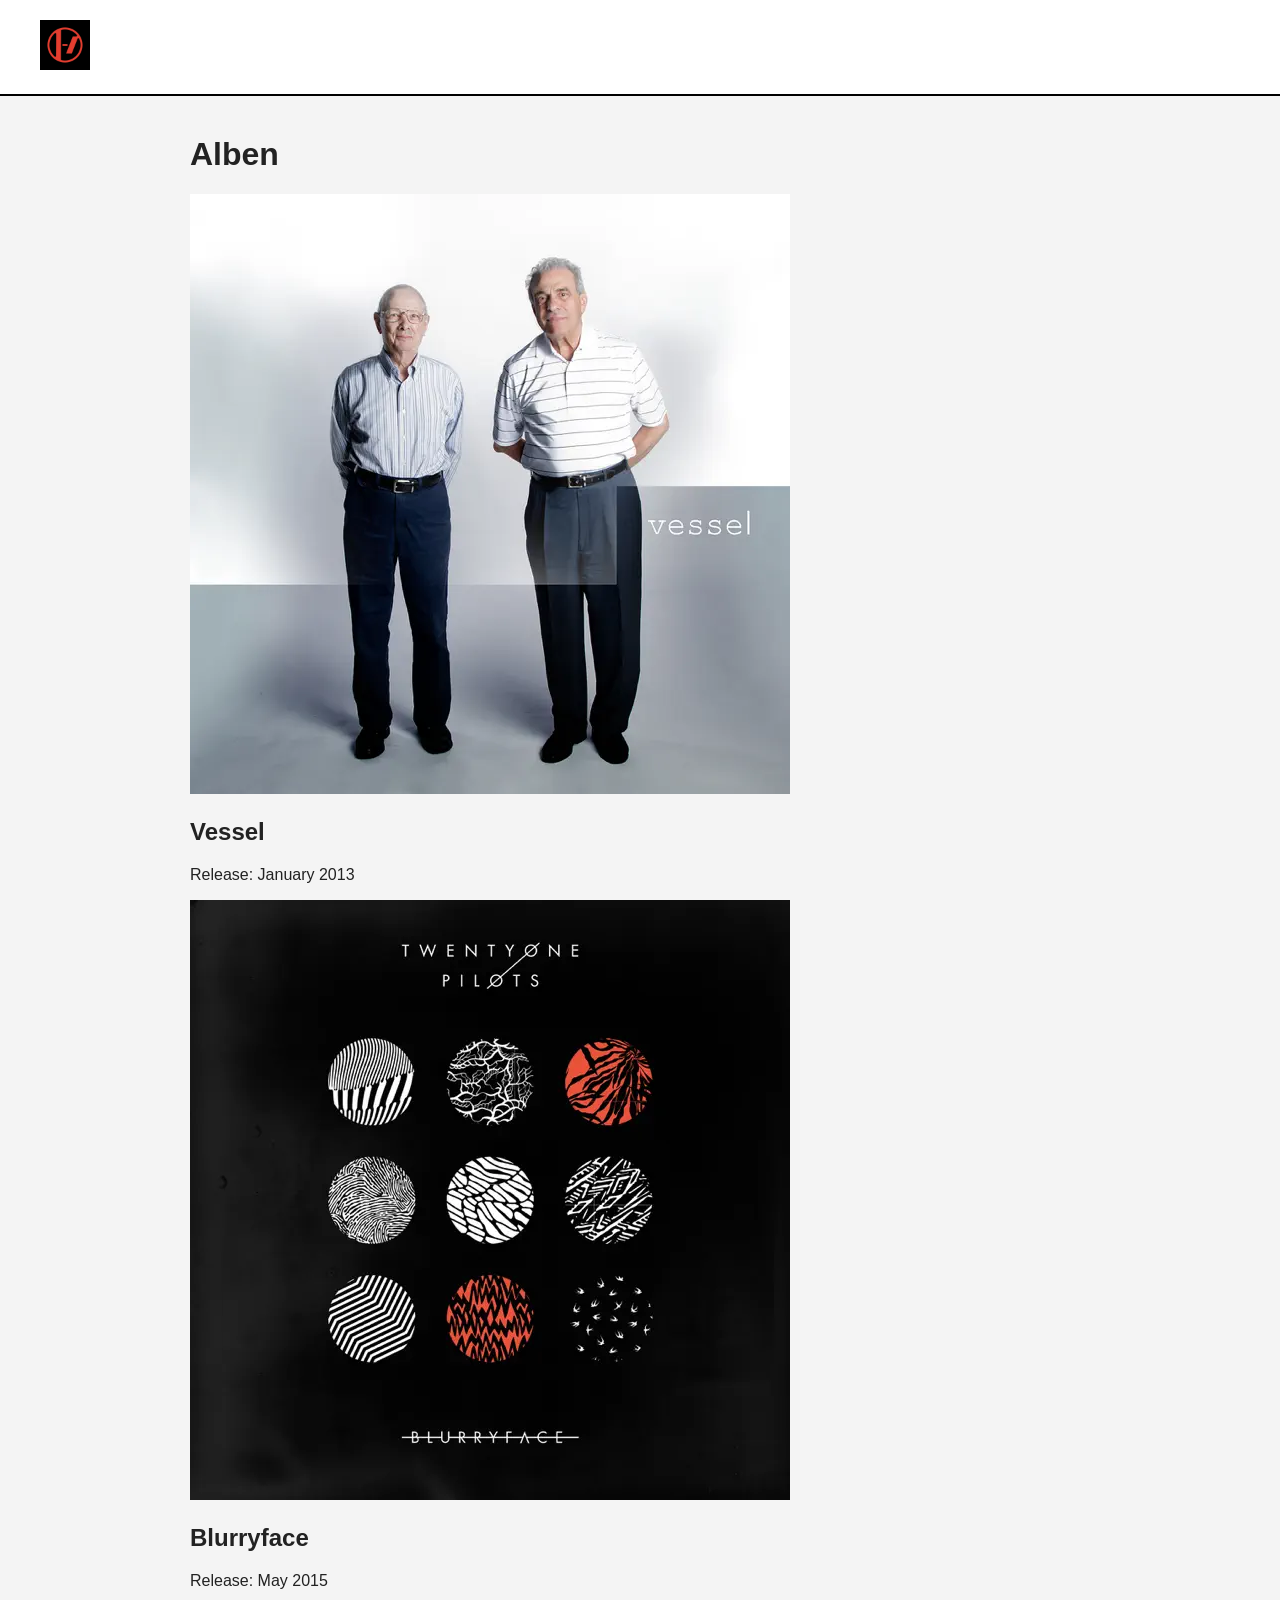
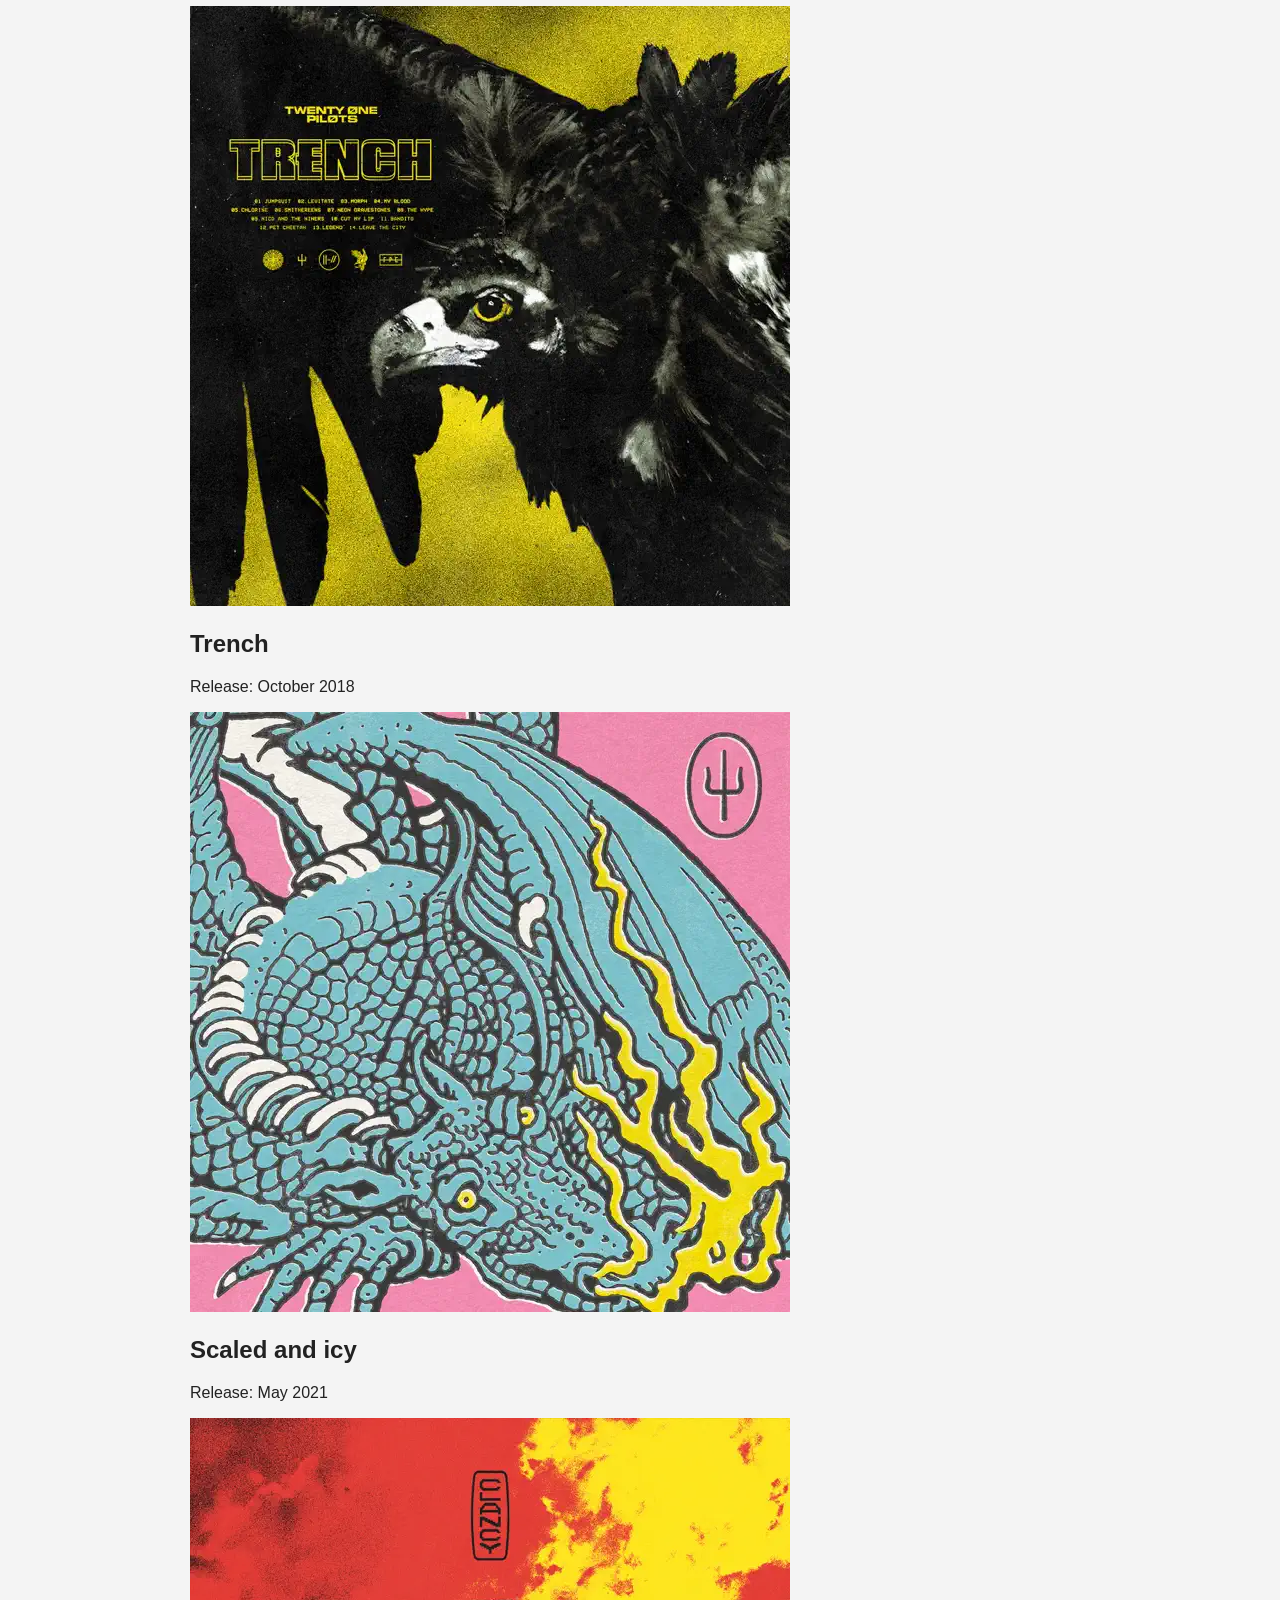
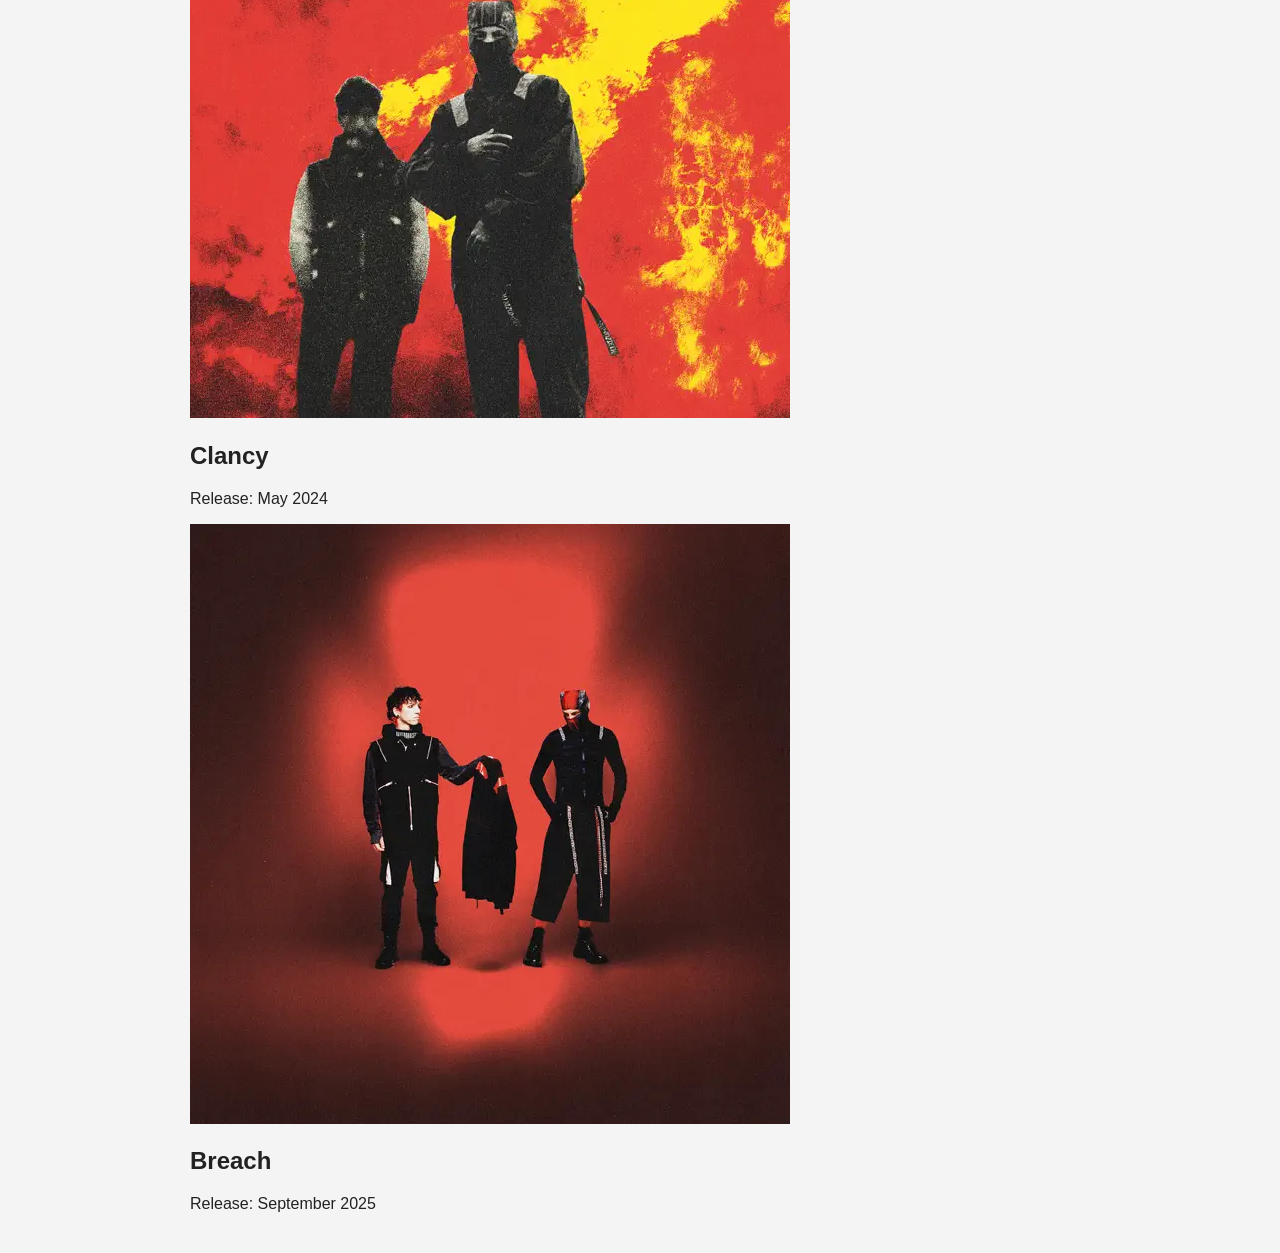
==== Auftrag2/index.html @ df36d801 "start task2" ====
<!DOCTYPE html>
<html lang="en">
<head>
    <meta charset="UTF-8">
    <title>Twenty One Pilots - Alben</title>
    <link rel="stylesheet" href="styles.css">
</head>
<body>

    <header>
        <div>
            <img src="assets/logo.jpg" alt="Twenty one Pilots Logo" class="logo">
        </div>
    </header>

    <main>
        <h1>Alben</h1>
        
        <div class="album-grid">
            <div class="album-item">
                <div class="album-cover">
                    <img src="assets/vessel.jpg" alt="vessel logo">
                </div>

                <div class="album-info">
                    <h2>Vessel</h2>
                    <p>Release: January 2013</p>
                </div>
            </div>

            <div class="album-item">
                <div class="album-cover">
                    <img src="assets/blurryface.jpg" alt="blurryface logo">
                </div>

                <div class="album-info">
                    <h2>Blurryface</h2>
                    <p>Release: May 2015</p>
                </div>
            </div>


            <div class="album-item">
                <div class="album-cover">
                    <img src="assets/trench.jpg" alt="Trench logo">
                </div>

                <div class="album-info">
                    <h2>Trench</h2>
                    <p>Release: October 2018</p>
                </div>
            </div>


            <div class="album-item">
                <div class="album-cover">
                    <img src="assets/scaledAndIcy.jpg" alt="Scaled and icy logo">
                </div>

                <div class="album-info">
                    <h2>Scaled and icy</h2>
                    <p>Release: May 2021</p>
                </div>
            </div>


            <div class="album-item">
                <div class="album-cover">
                    <img src="assets/clancy.jpg" alt="clancy logo">
                </div>

                <div class="album-info">
                    <h2>Clancy</h2>
                    <p>Release: May 2024</p>
                </div>
            </div>


            <div class="album-item">
                <div class="album-cover">
                    <img src="assets/breach.jpg" alt="breach logo">
                </div>

                <div class="album-info">
                    <h2>Breach</h2>
                    <p>Release: September 2025</p>
                </div>
            </div>



        </div>
    </main>

</body>
</html>
---- Auftrag2/styles.css ----
/* Grundlegende Einstellungen für die ganze Seite */
body {
    font-family: Arial, sans-serif;
    background-color: #f4f4f4; /* Ein ganz helles Grau als Hintergrund */
    color: #222;
    margin: 0;
    padding: 0;
}

/* Der Header mit der Linie unten aus deiner Skizze */
header {
    border-bottom: 2px solid black;
    padding: 20px 40px;
    background-color: white;
}

/* Das Logo ein bisschen anpassen, damit es nicht riesig ist */
.logo {
    height: 50px; 
}

/* Den Hauptbereich begrenzen und in die Mitte rücken */
main {
    max-width: 900px;
    margin: 40px auto; /* "auto" zentriert den gesamten Block auf dem Bildschirm */
    padding: 0 20px;
}
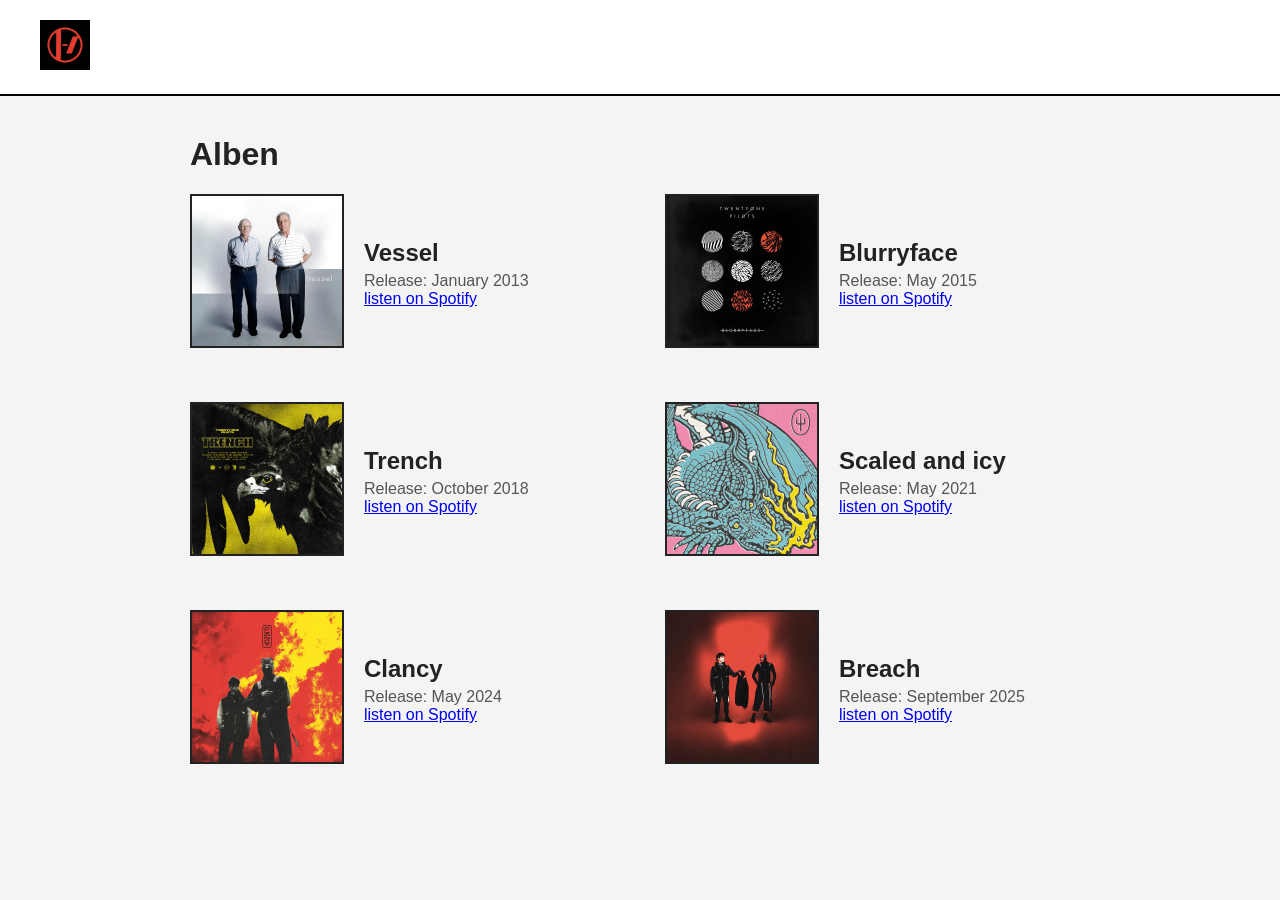
==== commit 641911bb: "finish aufgabe 2" ====
--- a/Auftrag2/index.html
+++ b/Auftrag2/index.html
@@ -25,6 +25,7 @@
                 <div class="album-info">
                     <h2>Vessel</h2>
                     <p>Release: January 2013</p>
+                    <a href= "https://open.spotify.com/intl-de/album/2r2r78NE05YjyHyVbVgqFn" target="_blank">listen on Spotify</a>
                 </div>
             </div>
 
@@ -36,6 +37,7 @@
                 <div class="album-info">
                     <h2>Blurryface</h2>
                     <p>Release: May 2015</p>
+                    <a href="https://open.spotify.com/intl-de/album/3cQO7jp5S9qLBoIVtbkSM1" target="_blank" class="spotify-link">listen on Spotify</a>
                 </div>
             </div>
 
@@ -48,6 +50,7 @@
                 <div class="album-info">
                     <h2>Trench</h2>
                     <p>Release: October 2018</p>
+                    <a href= "https://open.spotify.com/intl-de/album/621cXqrTSSJi1WqDMSLmbL" target="_blank">listen on Spotify</a>
                 </div>
             </div>
 
@@ -60,6 +63,7 @@
                 <div class="album-info">
                     <h2>Scaled and icy</h2>
                     <p>Release: May 2021</p>
+                    <a href= "https://open.spotify.com/intl-de/album/0Q5XBpCYFgUWiG9DUWyAmJ" target="_blank">listen on Spotify</a>
                 </div>
             </div>
 
@@ -72,6 +76,7 @@
                 <div class="album-info">
                     <h2>Clancy</h2>
                     <p>Release: May 2024</p>
+                    <a href= "https://open.spotify.com/intl-de/album/1KFWgQTw3EMTQebaaepVBI" target="_blank">listen on Spotify</a>
                 </div>
             </div>
 
@@ -84,6 +89,7 @@
                 <div class="album-info">
                     <h2>Breach</h2>
                     <p>Release: September 2025</p>
+                    <a href= "https://open.spotify.com/intl-de/album/1El3k8dU3sKyoGUeuyrolH" target="_blank">listen on Spotify</a>
                 </div>
             </div>
 
--- a/Auftrag2/styles.css
+++ b/Auftrag2/styles.css
@@ -1,27 +1,52 @@
-/* Grundlegende Einstellungen für die ganze Seite */
+
 body {
     font-family: Arial, sans-serif;
-    background-color: #f4f4f4; /* Ein ganz helles Grau als Hintergrund */
+    background-color: #f4f4f4; 
     color: #222;
     margin: 0;
     padding: 0;
 }
 
-/* Der Header mit der Linie unten aus deiner Skizze */
 header {
     border-bottom: 2px solid black;
     padding: 20px 40px;
     background-color: white;
 }
 
-/* Das Logo ein bisschen anpassen, damit es nicht riesig ist */
 .logo {
     height: 50px; 
 }
 
-/* Den Hauptbereich begrenzen und in die Mitte rücken */
 main {
     max-width: 900px;
-    margin: 40px auto; /* "auto" zentriert den gesamten Block auf dem Bildschirm */
-    padding: 0 20px;
+    margin: 40px auto;     padding: 0 20px;
+}
+
+.album-grid {
+    display: grid;
+    grid-template-columns: repeat(2, 1fr); 
+    gap: 50px;
+}
+
+.album-item {
+    display: flex; 
+    align-items: center;
+    gap: 20px;
+}
+
+.album-cover img {
+    width: 150px;
+    height: 150px;
+    object-fit: cover; 
+    border: 2px solid #222;
+}
+
+.album-info h2 {
+    margin: 0 0 5px 0; 
+    font-size: 1.5rem;
+}
+
+.album-info p {
+    margin: 0;
+    color: #555;
 }
